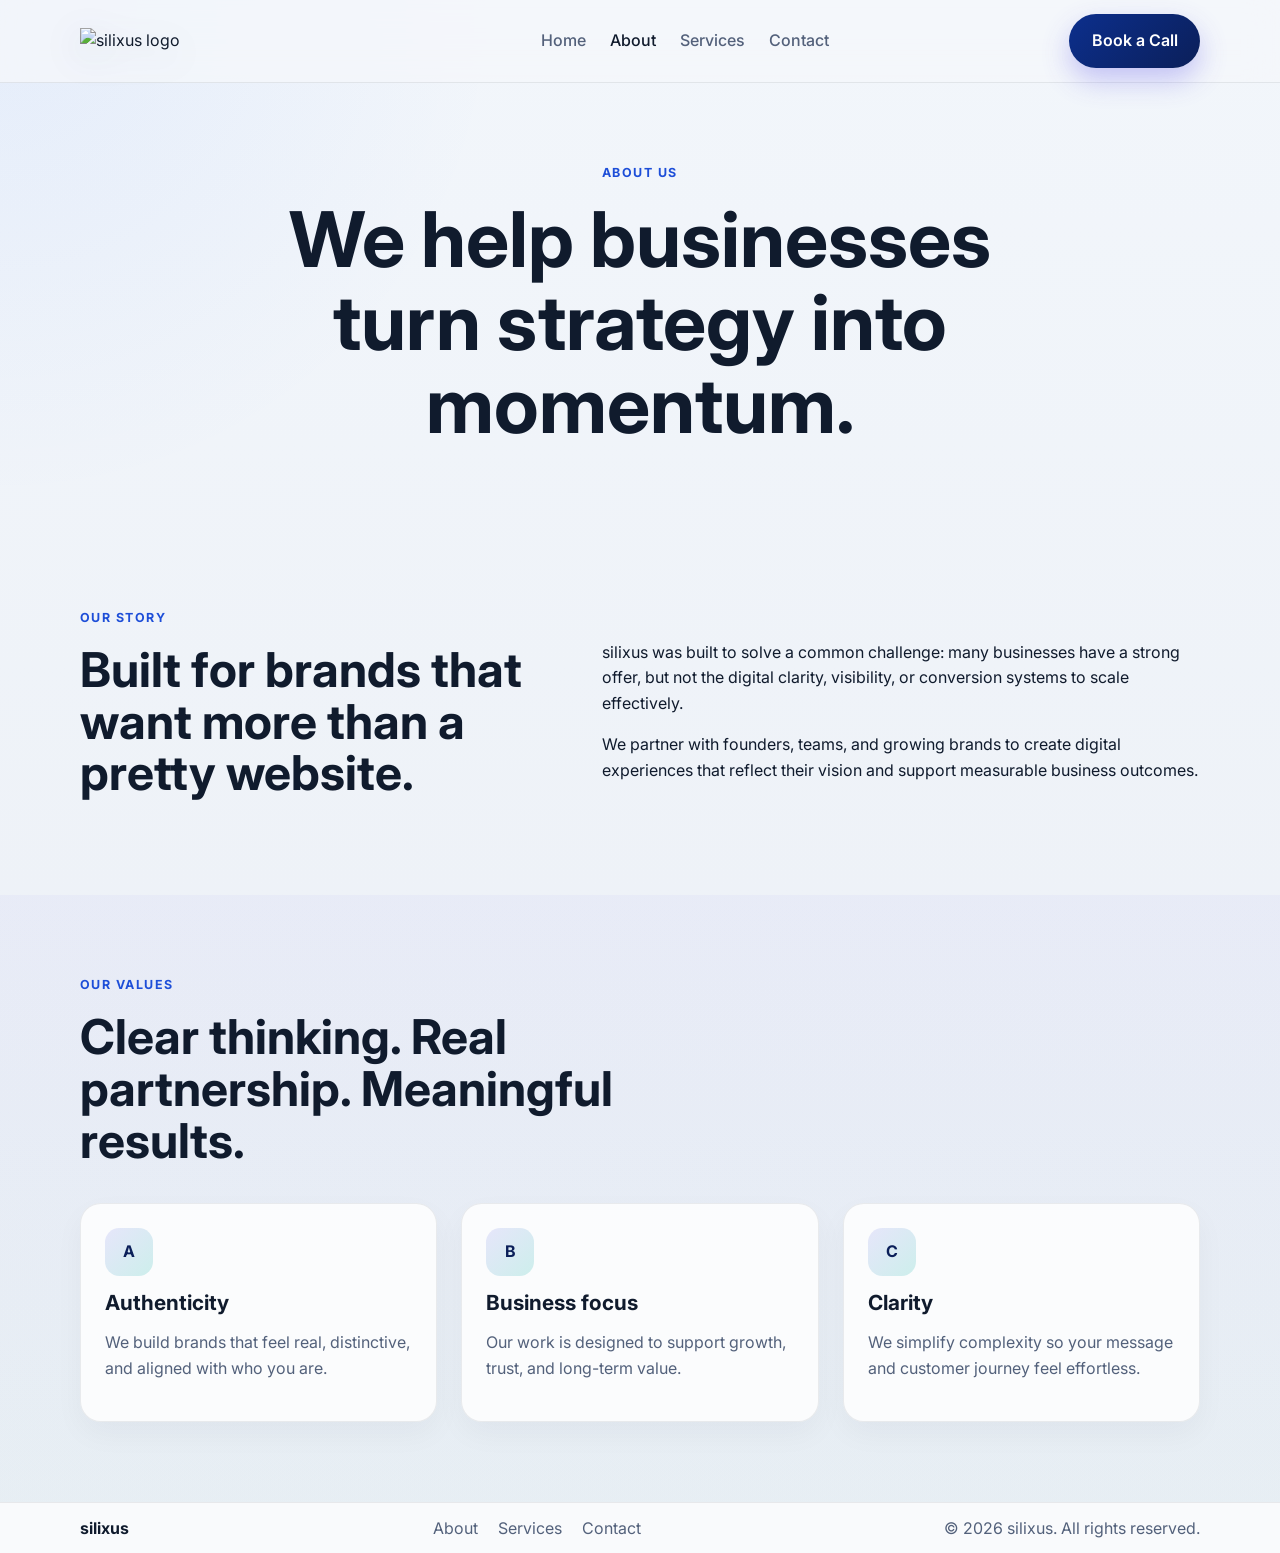
==== about.html @ 6b205e78 "Initial Silixus website" ====
<!DOCTYPE html>
<html lang="en">
  <head>
    <meta charset="UTF-8" />
    <meta name="viewport" content="width=device-width, initial-scale=1.0" />
    <title>About | silixus</title>
    <meta name="description" content="Learn more about silixus and how we help ambitious businesses grow." />
    <link rel="preconnect" href="https://fonts.googleapis.com" />
    <link rel="preconnect" href="https://fonts.gstatic.com" crossorigin />
    <link href="https://fonts.googleapis.com/css2?family=Inter:wght@400;500;600;700;800&display=swap" rel="stylesheet" />
    <link rel="stylesheet" href="styles.css" />
  </head>
  <body>
    <header class="site-header">
      <div class="container nav">
        <a href="index.html" class="brand" aria-label="silixus home">
          <img src="Copilot_20260921_012351.png" alt="silixus logo" class="brand-logo" />
        </a>
        <nav class="main-nav" aria-label="Main navigation">
          <a href="index.html">Home</a>
          <a href="about.html" class="active">About</a>
          <a href="services.html">Services</a>
          <a href="contact.html">Contact</a>
        </nav>
        <a href="contact.html" class="button button-primary">Book a Call</a>
      </div>
    </header>

    <main>
      <section class="page-hero">
        <div class="container narrow">
          <p class="eyebrow">About us</p>
          <h1>We help businesses turn strategy into momentum.</h1>
        </div>
      </section>

      <section class="section">
        <div class="container split-layout">
          <div>
            <p class="eyebrow">Our story</p>
            <h2>Built for brands that want more than a pretty website.</h2>
          </div>
          <div>
            <p>
              silixus was built to solve a common challenge: many businesses have a strong offer,
              but not the digital clarity, visibility, or conversion systems to scale effectively.
            </p>
            <p>
              We partner with founders, teams, and growing brands to create digital experiences that
              reflect their vision and support measurable business outcomes.
            </p>
          </div>
        </div>
      </section>

      <section class="section alt-bg">
        <div class="container">
          <div class="section-heading">
            <p class="eyebrow">Our values</p>
            <h2>Clear thinking. Real partnership. Meaningful results.</h2>
          </div>
          <div class="card-grid three-up">
            <article class="info-card">
              <div class="icon">A</div>
              <h3>Authenticity</h3>
              <p>We build brands that feel real, distinctive, and aligned with who you are.</p>
            </article>
            <article class="info-card">
              <div class="icon">B</div>
              <h3>Business focus</h3>
              <p>Our work is designed to support growth, trust, and long-term value.</p>
            </article>
            <article class="info-card">
              <div class="icon">C</div>
              <h3>Clarity</h3>
              <p>We simplify complexity so your message and customer journey feel effortless.</p>
            </article>
          </div>
        </div>
      </section>
    </main>

    <footer class="site-footer">
      <div class="container footer-row">
        <div>
          <a href="index.html" class="brand footer-brand">
            <span>silixus</span>
          </a>
        </div>
        <div class="footer-links">
          <a href="about.html">About</a>
          <a href="services.html">Services</a>
          <a href="contact.html">Contact</a>
        </div>
        <p>© <span id="year"></span> silixus. All rights reserved.</p>
      </div>
    </footer>

    <script src="script.js"></script>
  </body>
</html>
---- styles.css ----
:root {
  --bg: #eef3f8;
  --bg-alt: #f7f9fc;
  --bg-strong: #0f172a;
  --panel: #ffffff;
  --panel-soft: #edf3ff;
  --text: #101b2d;
  --muted: #53617b;
  --primary: #0c2f8d;
  --primary-soft: #1d4ed8;
  --primary-dark: #0b1f59;
  --accent: #14b8a6;
  --gold: #e7c974;
  --silver: #dfe5ed;
  --border: rgba(16, 27, 45, 0.08);
  --shadow: 0 24px 60px rgba(15, 23, 42, 0.12);
}

* {
  box-sizing: border-box;
}

html {
  scroll-behavior: smooth;
}

body {
  margin: 0;
  font-family: "Inter", sans-serif;
  background:
    radial-gradient(circle at top left, rgba(17, 94, 255, 0.06), transparent 25%),
    linear-gradient(180deg, #f2f6fb 0%, #ebeff5 100%);
  color: var(--text);
  line-height: 1.6;
}

a {
  text-decoration: none;
  color: inherit;
}

img {
  max-width: 100%;
  display: block;
}

.container {
  width: min(1120px, calc(100% - 2rem));
  margin-inline: auto;
}

.site-header {
  position: sticky;
  top: 0;
  z-index: 10;
  background: rgba(245, 247, 251, 0.82);
  backdrop-filter: blur(16px);
  border-bottom: 1px solid var(--border);
}

.nav {
  display: flex;
  align-items: center;
  justify-content: space-between;
  min-height: 82px;
  gap: 1rem;
}

.brand {
  display: inline-flex;
  align-items: center;
  justify-content: center;
}

.brand-logo {
  width: clamp(160px, 18vw, 220px);
  height: auto;
  filter: drop-shadow(0 10px 18px rgba(19, 40, 99, 0.15));
}

.main-nav {
  display: flex;
  align-items: center;
  gap: 1.5rem;
  color: var(--muted);
  font-weight: 500;
}

.main-nav a {
  transition: color 0.2s ease;
}

.main-nav a:hover,
.main-nav a.active {
  color: var(--text);
}

.button {
  display: inline-flex;
  align-items: center;
  justify-content: center;
  border-radius: 999px;
  padding: 0.9rem 1.4rem;
  font-weight: 600;
  transition: transform 0.2s ease, box-shadow 0.2s ease;
}

.button:hover {
  transform: translateY(-1px);
}

.button-primary {
  background: linear-gradient(135deg, var(--primary), var(--primary-dark));
  color: white;
  box-shadow: 0 12px 28px rgba(79, 70, 229, 0.3);
}

.button-secondary {
  border: 1px solid var(--border);
  background: rgba(255, 255, 255, 0.5);
}

.hero,
.page-hero {
  padding: 5rem 0 4rem;
}

.hero-grid {
  display: grid;
  grid-template-columns: 1.08fr 0.92fr;
  align-items: center;
  gap: 3rem;
}

.eyebrow {
  margin: 0 0 1rem;
  color: var(--primary-soft);
  font-weight: 700;
  letter-spacing: 0.12em;
  text-transform: uppercase;
  font-size: 0.78rem;
}

h1, h2, h3 {
  margin-top: 0;
  line-height: 1.08;
}

h1 {
  font-size: clamp(2.7rem, 6vw, 5rem);
  margin-bottom: 1rem;
}

h2 {
  font-size: clamp(2rem, 4vw, 3rem);
  margin-bottom: 1rem;
}

h3 {
  font-size: 1.3rem;
  margin-bottom: 0.7rem;
}

.lead {
  font-size: 1.1rem;
  color: var(--muted);
  max-width: 560px;
}

.hero-actions {
  display: flex;
  flex-wrap: wrap;
  gap: 1rem;
  margin: 2rem 0;
}

.hero-metrics {
  list-style: none;
  padding: 0;
  margin: 0;
  display: grid;
  grid-template-columns: repeat(3, minmax(100px, 1fr));
  gap: 1rem;
  max-width: 520px;
}

.hero-metrics li {
  background: rgba(255, 255, 255, 0.65);
  border: 1px solid var(--border);
  border-radius: 1rem;
  padding: 1rem;
  box-shadow: 0 12px 24px rgba(15, 23, 42, 0.04);
}

.hero-metrics strong {
  display: block;
  font-size: 1.4rem;
  margin-bottom: 0.2rem;
}

.hero-metrics span {
  color: var(--muted);
  font-size: 0.85rem;
}

.hero-visual {
  position: relative;
  min-height: 430px;
  display: grid;
  place-items: center;
}

.panel {
  width: min(100%, 500px);
  background: linear-gradient(180deg, #ffffff, #eef2ff);
  border: 1px solid var(--border);
  border-radius: 1.5rem;
  box-shadow: var(--shadow);
  padding: 1rem;
}

.panel-main {
  transform: rotate(-4deg);
}

.panel-header {
  display: flex;
  gap: 0.45rem;
  padding: 0.4rem 0 1rem;
}

.panel-header span {
  width: 0.75rem;
  height: 0.75rem;
  border-radius: 50%;
  background: rgba(17, 24, 39, 0.12);
}

.chart-box {
  background: linear-gradient(160deg, #f8faff, #eef4ff);
  border-radius: 1rem;
  height: 260px;
  padding: 1.2rem 1rem 0.6rem;
  display: flex;
  align-items: flex-end;
}

.chart-bars {
  width: 100%;
  height: 100%;
  display: flex;
  align-items: flex-end;
  gap: 0.85rem;
}

.chart-bars span {
  display: block;
  flex: 1;
  border-radius: 0.75rem 0.75rem 0 0;
  background: linear-gradient(180deg, var(--primary), var(--accent));
}

.mini-card {
  position: absolute;
  background: rgba(255, 255, 255, 0.9);
  border: 1px solid rgba(15, 23, 42, 0.06);
  border-radius: 1rem;
  box-shadow: var(--shadow);
  padding: 0.9rem 1rem;
  min-width: 150px;
}

.mini-card small {
  display: block;
  color: var(--muted);
  margin-bottom: 0.3rem;
}

.mini-card strong {
  font-size: 1.25rem;
}

.card-one {
  top: 10%;
  right: 0;
}

.card-two {
  bottom: 5%;
  left: 0;
}

.brands {
  padding: 1.75rem 0 0.5rem;
}

.brands p {
  text-align: center;
  color: var(--muted);
  text-transform: uppercase;
  letter-spacing: 0.12em;
  font-size: 0.72rem;
  margin-bottom: 1.5rem;
}

.brand-row {
  display: grid;
  grid-template-columns: repeat(5, minmax(120px, 1fr));
  gap: 1rem;
  text-align: center;
  color: #586579;
  font-weight: 700;
}

.brand-row span {
  background: rgba(255, 255, 255, 0.5);
  border: 1px solid var(--border);
  border-radius: 0.9rem;
  padding: 1rem 0.5rem;
}

.results-band {
  padding-top: 0;
}

.results-grid {
  display: grid;
  grid-template-columns: repeat(4, minmax(0, 1fr));
  gap: 1rem;
}

.result-item {
  display: grid;
  gap: 0.45rem;
  background: linear-gradient(135deg, rgba(12, 47, 141, 0.08), rgba(20, 184, 166, 0.08));
  border: 1px solid var(--border);
  border-radius: 1.2rem;
  padding: 1.5rem 1.25rem;
  text-align: center;
}

.result-number {
  font-size: clamp(1.8rem, 3vw, 2.5rem);
  font-weight: 800;
  color: var(--primary-dark);
}

.result-label {
  color: var(--muted);
  font-weight: 600;
}

.section {
  padding: 5rem 0;
}

.alt-bg {
  background: linear-gradient(180deg, rgba(79, 70, 229, 0.04), rgba(20, 184, 166, 0.02));
}

.section-heading {
  max-width: 700px;
  margin-bottom: 2.25rem;
}

.split-heading {
  max-width: none;
  display: flex;
  justify-content: space-between;
  align-items: end;
  gap: 1.5rem;
}

.card-grid {
  display: grid;
  gap: 1.5rem;
}

.process-grid {
  display: grid;
  grid-template-columns: repeat(3, minmax(0, 1fr));
  gap: 1.5rem;
}

.process-card {
  background: rgba(255, 255, 255, 0.85);
  border: 1px solid var(--border);
  border-radius: 1.3rem;
  padding: 1.5rem;
  box-shadow: 0 14px 22px rgba(15, 23, 42, 0.04);
}

.process-step {
  display: inline-flex;
  align-items: center;
  justify-content: center;
  min-width: 2.6rem;
  height: 2.6rem;
  border-radius: 999px;
  background: linear-gradient(135deg, rgba(12, 47, 141, 0.1), rgba(20, 184, 166, 0.2));
  color: var(--primary-dark);
  font-weight: 800;
  margin-bottom: 1rem;
}

.three-up {
  grid-template-columns: repeat(3, minmax(0, 1fr));
}

.info-card {
  background: rgba(255, 255, 255, 0.82);
  border: 1px solid var(--border);
  border-radius: 1.3rem;
  padding: 1.5rem;
  box-shadow: 0 12px 30px rgba(15, 23, 42, 0.04);
}

.icon {
  display: inline-grid;
  place-items: center;
  width: 3rem;
  height: 3rem;
  border-radius: 0.9rem;
  margin-bottom: 1rem;
  background: linear-gradient(135deg, rgba(79, 70, 229, 0.12), rgba(20, 184, 166, 0.2));
  color: var(--primary-dark);
  font-weight: 700;
}

.info-card p,
.feature-list p,
.contact-card p,
.contact-list,
label {
  color: var(--muted);
}

.split-layout {
  display: grid;
  grid-template-columns: 0.9fr 1.1fr;
  gap: 2rem;
  align-items: center;
}

.feature-list {
  display: grid;
  gap: 1.5rem;
}

.feature-list div {
  background: rgba(255, 255, 255, 0.8);
  border: 1px solid var(--border);
  border-radius: 1rem;
  padding: 1.25rem 1.5rem;
}

.cta-box {
  display: flex;
  align-items: center;
  justify-content: space-between;
  gap: 1.5rem;
  background: linear-gradient(135deg, #0f172a, #1f2a44);
  color: white;
  border-radius: 1.5rem;
  padding: 2rem 2.25rem;
  box-shadow: var(--shadow);
}

.cta-box .eyebrow {
  color: #c7d2fe;
}

.compact {
  padding: 1.5rem 2rem;
}

.page-hero {
  text-align: center;
}

.narrow {
  max-width: 780px;
}

.contact-grid {
  display: grid;
  grid-template-columns: 0.9fr 1.1fr;
  gap: 2rem;
  align-items: start;
}

.contact-card,
.contact-form {
  background: rgba(255, 255, 255, 0.82);
  border: 1px solid var(--border);
  border-radius: 1.5rem;
  padding: 2rem;
}

.contact-list {
  list-style: none;
  padding: 0;
  margin: 1.5rem 0 0;
  display: grid;
  gap: 0.8rem;
}

.contact-form {
  display: grid;
  gap: 1.1rem;
}

label {
  display: grid;
  gap: 0.45rem;
  font-weight: 600;
  color: var(--text);
}

input,
textarea {
  width: 100%;
  border: 1px solid rgba(17, 24, 39, 0.12);
  border-radius: 0.9rem;
  padding: 0.9rem 1rem;
  font: inherit;
  background: #f9fafb;
  color: var(--text);
}

input:focus,
textarea:focus {
  outline: 2px solid rgba(79, 70, 229, 0.18);
  border-color: rgba(79, 70, 229, 0.35);
}

.site-footer {
  background: rgba(255, 255, 255, 0.7);
  border-top: 1px solid var(--border);
  color: var(--muted);
  padding: 1px 0;
  line-height: 1;
}

.footer-row {
  display: flex;
  align-items: center;
  justify-content: space-between;
  gap: 0.5rem;
  flex-wrap: wrap;
  min-height: 0;
  line-height: 1;
}

.footer-brand {
  color: var(--text);
  font-weight: 700;
}

.footer-links {
  display: flex;
  gap: 1.25rem;
}

.footer-links a {
  color: var(--muted);
}

.footer-links a:hover {
  color: var(--text);
}

@media (max-width: 900px) {
  .hero-grid,
  .split-layout,
  .contact-grid,
  .three-up,
  .results-grid,
  .process-grid {
    grid-template-columns: 1fr;
  }

  .brand-row {
    grid-template-columns: repeat(2, minmax(120px, 1fr));
  }

  .cta-box,
  .split-heading {
    flex-direction: column;
    align-items: flex-start;
  }
}

@media (max-width: 640px) {
  .nav {
    flex-wrap: wrap;
    justify-content: center;
    padding: 1rem 0;
  }

  .main-nav {
    width: 100%;
    justify-content: center;
    flex-wrap: wrap;
  }

  .hero,
  .page-hero,
  .section {
    padding-top: 4rem;
  }

  .brand-row {
    grid-template-columns: 1fr;
  }

  .hero-metrics {
    grid-template-columns: 1fr;
  }

  .mini-card {
    position: static;
    margin-top: 1rem;
  }

  .hero-visual {
    display: block;
    min-height: auto;
  }
}
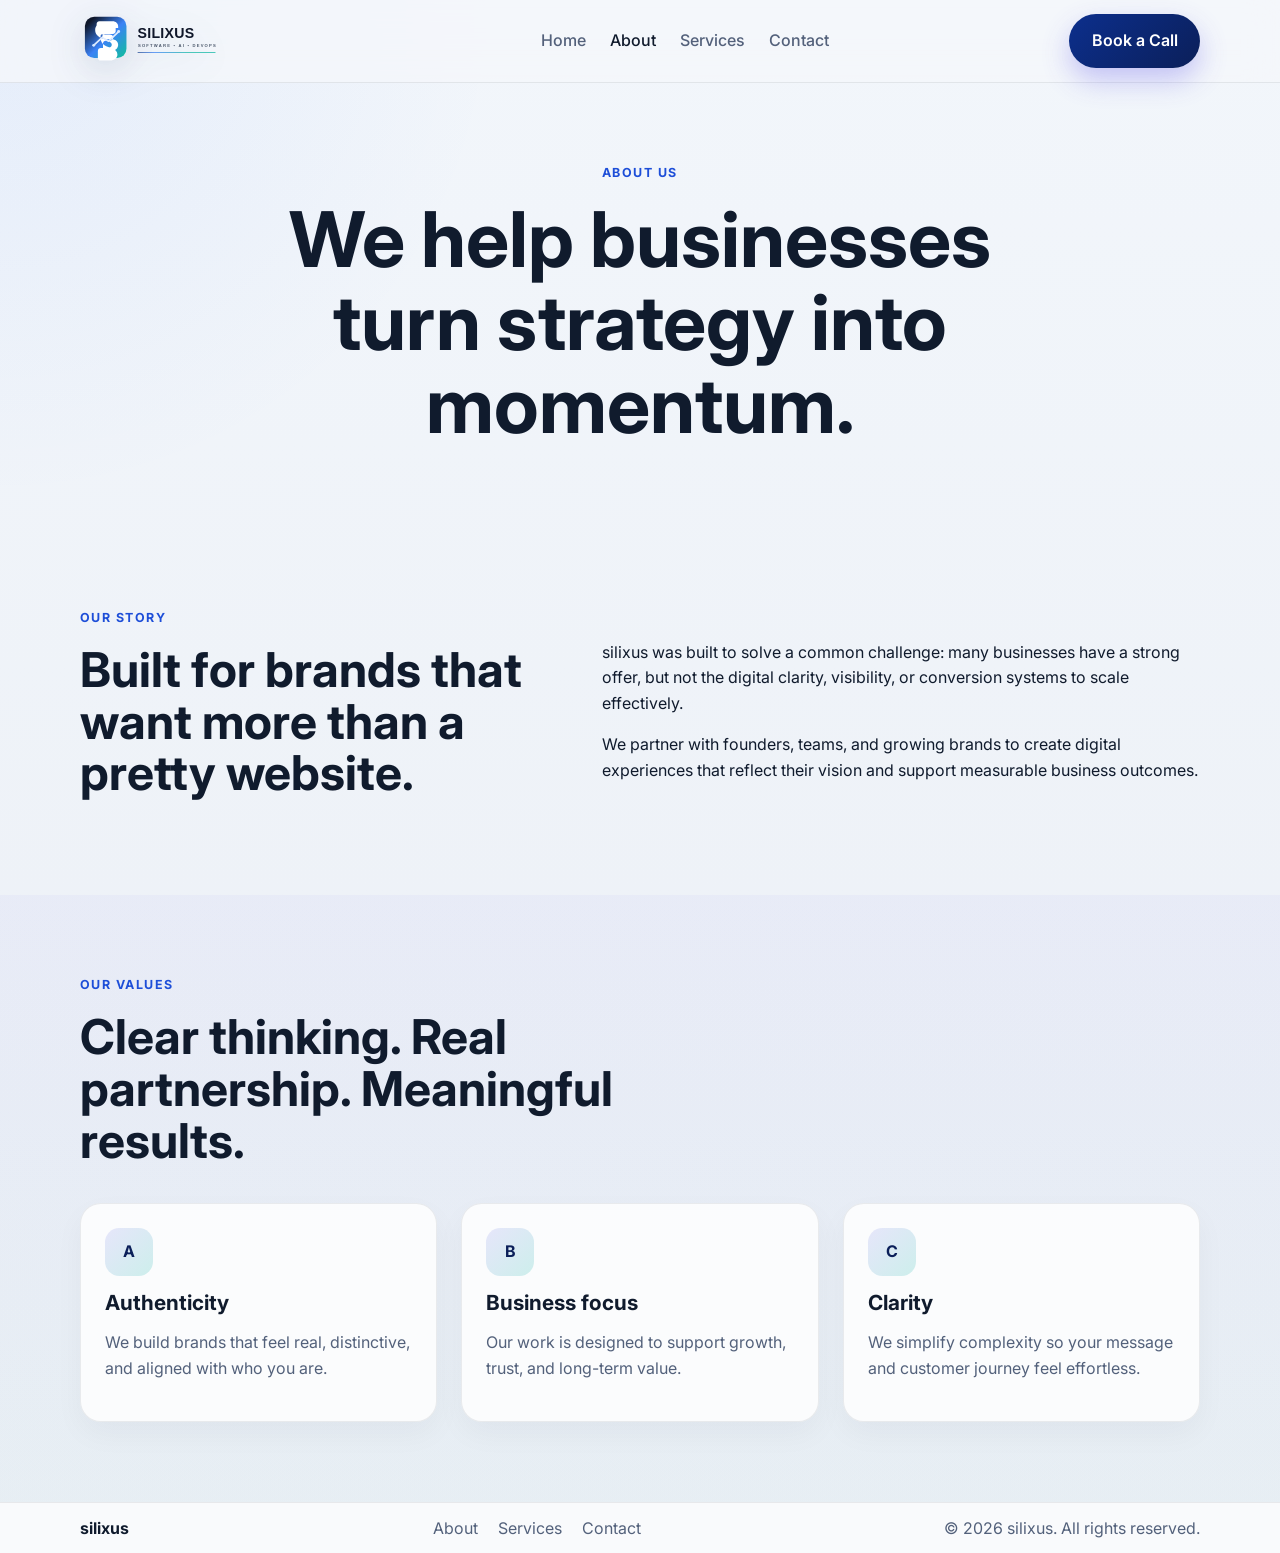
==== commit e13e73d2: "Fix site logo asset references" ====
--- a/about.html
+++ b/about.html
@@ -14,7 +14,7 @@
     <header class="site-header">
       <div class="container nav">
         <a href="index.html" class="brand" aria-label="silixus home">
-          <img src="Copilot_20260921_012351.png" alt="silixus logo" class="brand-logo" />
+          <img src="assets/logos/silixus-standard-logo.svg" alt="silixus logo" class="brand-logo" />
         </a>
         <nav class="main-nav" aria-label="Main navigation">
           <a href="index.html">Home</a>
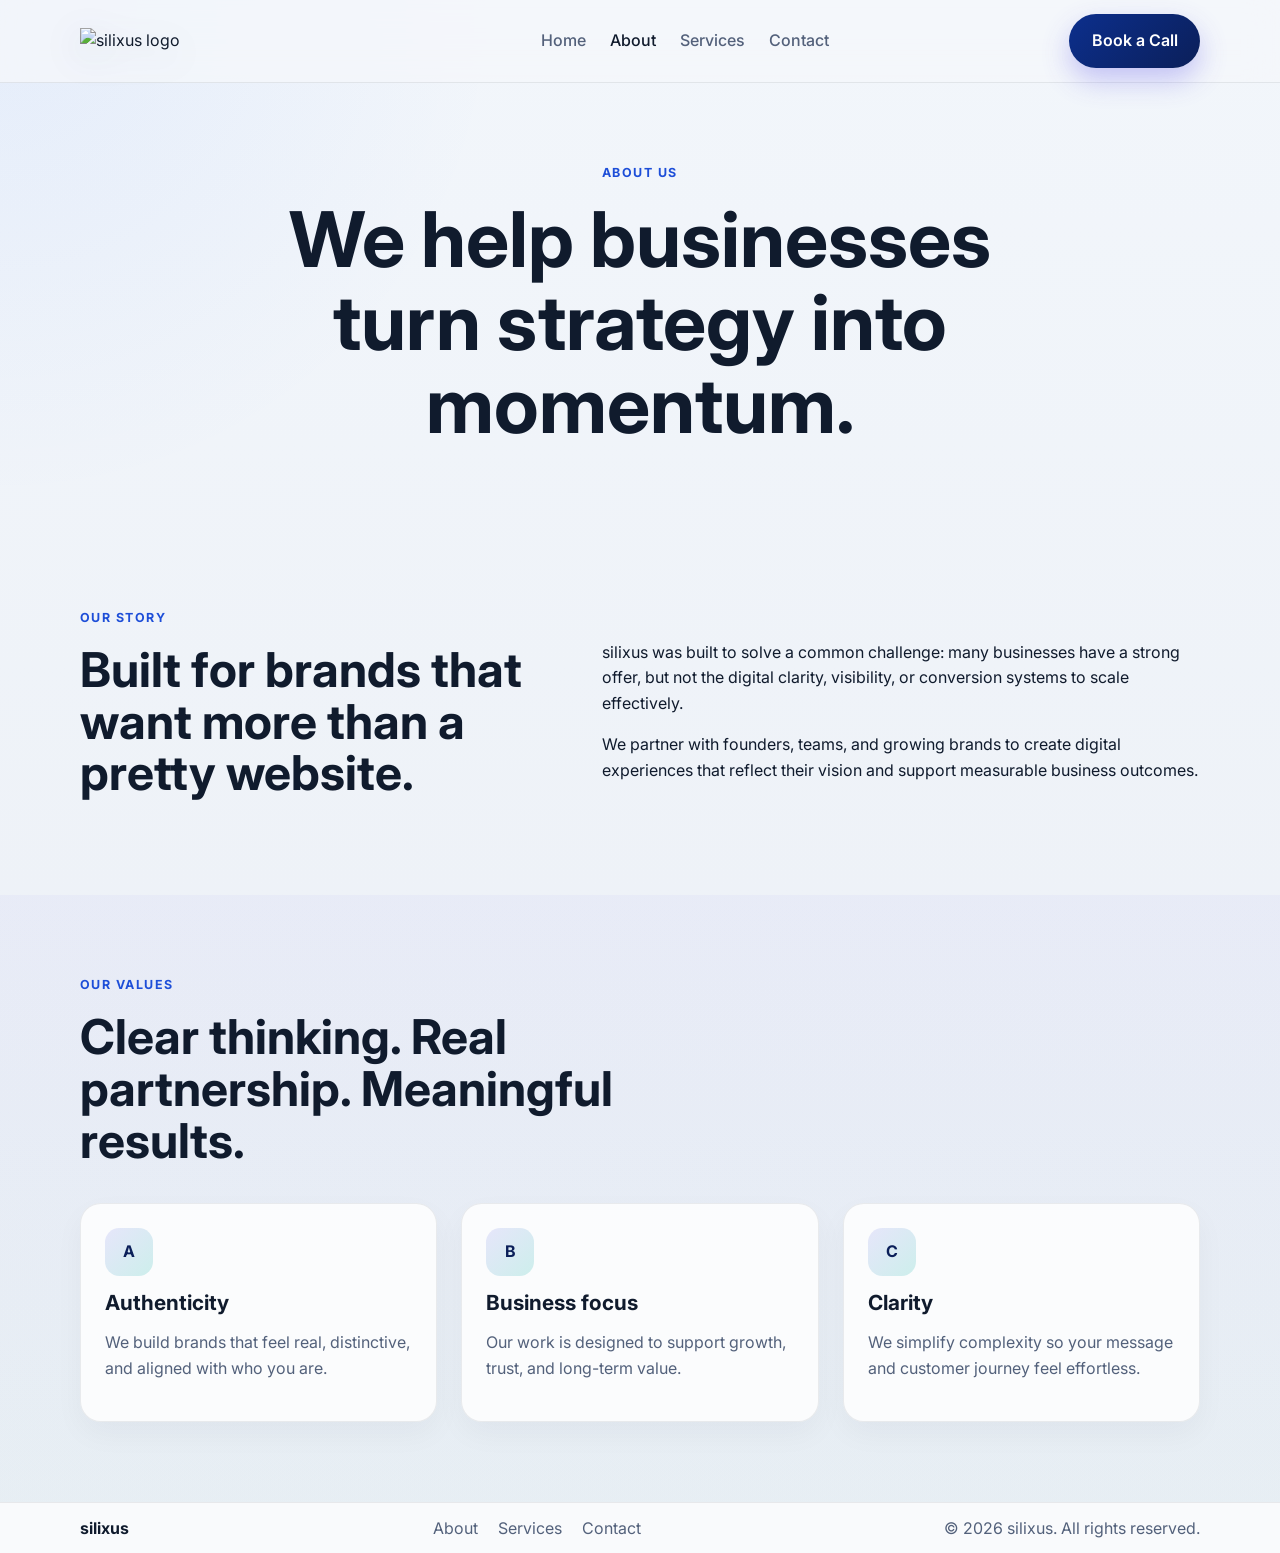
==== commit 1e188c63: "Use requested PNG logo asset" ====
--- a/about.html
+++ b/about.html
@@ -14,7 +14,7 @@
     <header class="site-header">
       <div class="container nav">
         <a href="index.html" class="brand" aria-label="silixus home">
-          <img src="assets/logos/silixus-standard-logo.svg" alt="silixus logo" class="brand-logo" />
+          <img src="Copilot_20260921_012351.png" alt="silixus logo" class="brand-logo" />
         </a>
         <nav class="main-nav" aria-label="Main navigation">
           <a href="index.html">Home</a>
